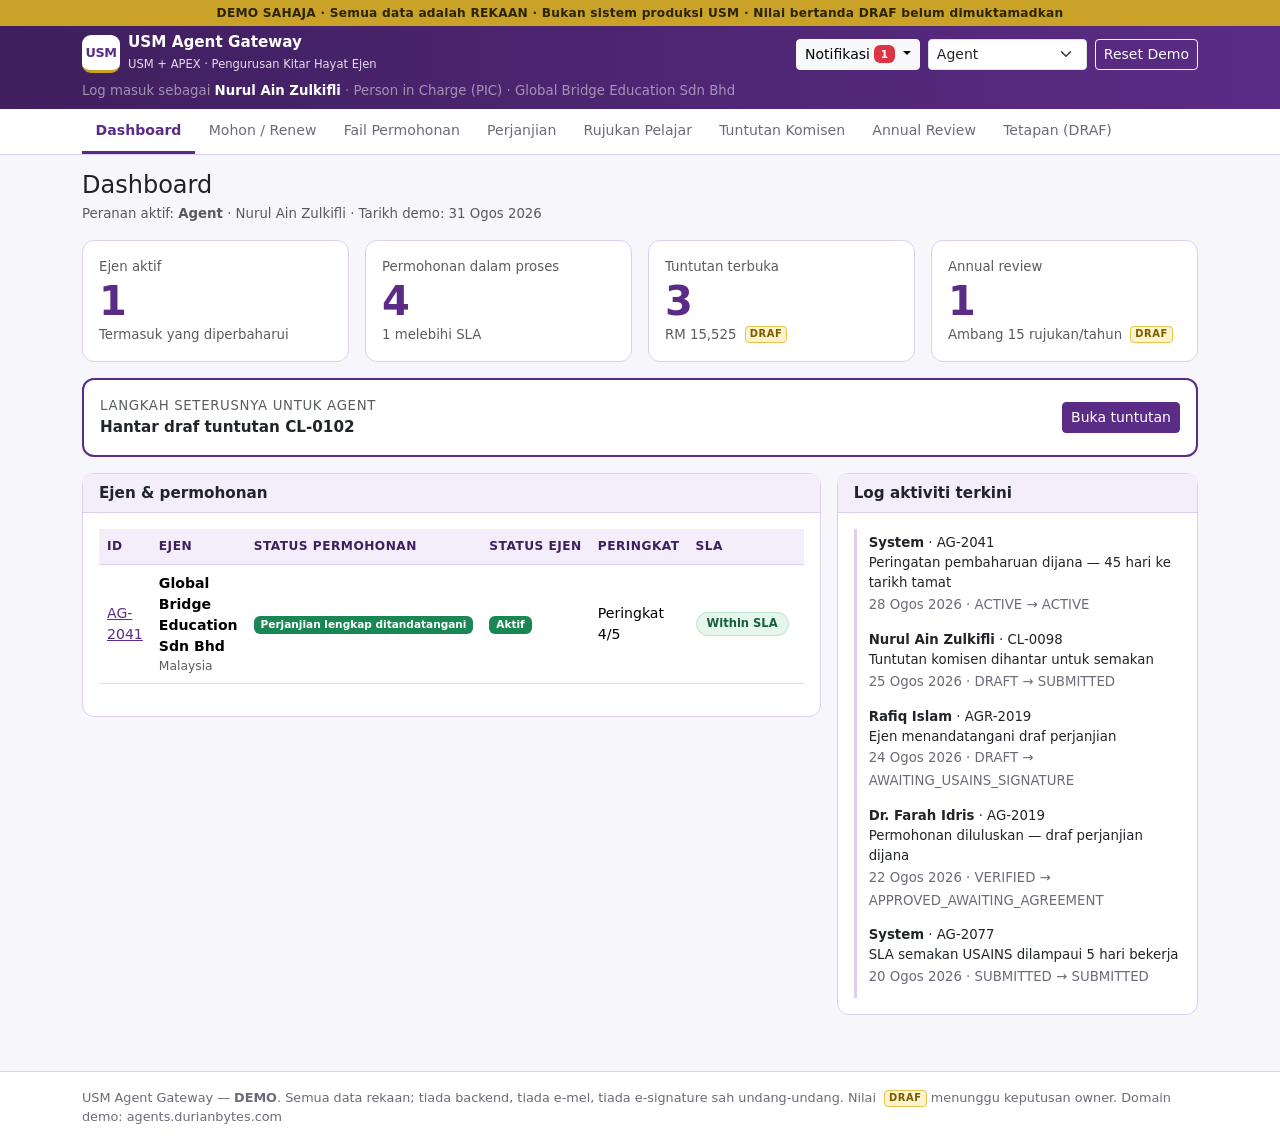
==== index.html @ 53996b20 "Golden path hujung-ke-hujung boleh diklik (LANGKAH 2) 10 skrin + chrome bersama, tema ungu USM+APEX," ====
<!doctype html>
<html lang="ms">
<head>
  <meta charset="utf-8">
  <meta name="viewport" content="width=device-width, initial-scale=1">
  <title>USM Agent Gateway (DEMO)</title>
  <meta name="robots" content="noindex">
  <meta http-equiv="refresh" content="0; url=pages/dashboard.html">
  <link rel="stylesheet" href="assets/css/app.css">
</head>
<body>
  <div class="usm-demo-strip text-center py-1 px-2">
    DEMO SAHAJA · Semua data adalah REKAAN · Bukan sistem produksi USM
  </div>
  <p style="padding:24px;font-family:system-ui,sans-serif">
    Membuka <a href="pages/dashboard.html">Dashboard USM Agent Gateway</a>&hellip;
  </p>
  <script>window.location.replace('pages/dashboard.html');</script>
</body>
</html>
---- assets/css/app.css ----
/* app.css — tema ungu USM + APEX di atas Bootstrap 5.
   Semua warna rekaan demo; sahkan dengan panduan jenama USM sebenar. */

:root {
  --usm-purple: #5b2c86;
  --usm-purple-dark: #3f1f5e;
  --usm-purple-soft: #f3eefa;
  --usm-purple-line: #ddd0ee;
  --apex-gold: #c9a227;
  --ink: #212129;
  --muted: #6b6b78;
}

body {
  background: #f7f6fb;
  color: var(--ink);
  font-size: 0.95rem;
}

a { color: var(--usm-purple); }
a:hover { color: var(--usm-purple-dark); }

/* --- Top bar ---------------------------------------------------------- */
.usm-topbar {
  background: linear-gradient(90deg, var(--usm-purple-dark), var(--usm-purple));
  color: #fff;
}
.usm-topbar a { color: #fff; text-decoration: none; }
.usm-brand-mark {
  width: 38px; height: 38px; border-radius: 9px;
  background: #fff; color: var(--usm-purple);
  display: flex; align-items: center; justify-content: center;
  font-weight: 700; font-size: 0.8rem; letter-spacing: -0.5px;
  border-bottom: 3px solid var(--apex-gold);
}
.usm-brand-title { font-weight: 600; line-height: 1.15; }
.usm-brand-sub { font-size: 0.72rem; opacity: 0.85; }

.usm-demo-strip {
  background: var(--apex-gold);
  color: #2b2405;
  font-size: 0.76rem;
  font-weight: 600;
  letter-spacing: 0.02em;
}

/* --- Navigasi --------------------------------------------------------- */
.usm-nav {
  background: #fff;
  border-bottom: 1px solid var(--usm-purple-line);
  overflow-x: auto;
  white-space: nowrap;
}
.usm-nav .nav-link {
  color: var(--muted);
  font-size: 0.88rem;
  padding: 0.65rem 0.85rem;
  border-bottom: 3px solid transparent;
}
.usm-nav .nav-link:hover { color: var(--usm-purple); }
.usm-nav .nav-link.active {
  color: var(--usm-purple);
  font-weight: 600;
  border-bottom-color: var(--usm-purple);
}

/* --- Kad -------------------------------------------------------------- */
.card { border: 1px solid var(--usm-purple-line); border-radius: 12px; }
.card-header {
  background: var(--usm-purple-soft);
  border-bottom: 1px solid var(--usm-purple-line);
  font-weight: 600;
}
.usm-kpi .display-6 { color: var(--usm-purple); font-weight: 600; }

.btn-usm { background: var(--usm-purple); border-color: var(--usm-purple); color: #fff; }
.btn-usm:hover { background: var(--usm-purple-dark); border-color: var(--usm-purple-dark); color: #fff; }
.btn-outline-usm { border-color: var(--usm-purple); color: var(--usm-purple); }
.btn-outline-usm:hover { background: var(--usm-purple); color: #fff; }

/* --- Lencana DRAF ------------------------------------------------------ */
.draf-badge {
  display: inline-block;
  background: #fff3cd;
  color: #7a5b00;
  border: 1px solid #e6c34a;
  border-radius: 4px;
  font-size: 0.62rem;
  font-weight: 700;
  letter-spacing: 0.06em;
  padding: 0 4px;
  vertical-align: middle;
  margin-left: 4px;
  text-transform: uppercase;
  cursor: help;
}

/* --- Chip SLA --------------------------------------------------------- */
.sla-chip {
  display: inline-block;
  border-radius: 999px;
  font-size: 0.72rem;
  font-weight: 600;
  padding: 2px 10px;
  border: 1px solid transparent;
  white-space: nowrap;
}
.sla-ok { background: #e6f6ec; color: #17603a; border-color: #b7e3c8; }
.sla-warning { background: #fff5e0; color: #7a5100; border-color: #f0d08a; }
.sla-late { background: #fdeaea; color: #8c1d1d; border-color: #f2b7b7; }

/* --- Status trail ----------------------------------------------------- */
.trail { display: flex; gap: 6px; flex-wrap: wrap; }
.trail-step {
  flex: 1 1 130px;
  min-width: 120px;
  border-radius: 8px;
  padding: 6px 10px;
  font-size: 0.74rem;
  line-height: 1.25;
  background: #eeecf3;
  color: var(--muted);
  border: 1px solid #e0dde8;
}
.trail-step .trail-num { font-weight: 700; display: block; font-size: 0.66rem; opacity: 0.8; }
.trail-step.done { background: var(--usm-purple-soft); color: var(--usm-purple-dark); border-color: var(--usm-purple-line); }
.trail-step.current {
  background: var(--usm-purple); color: #fff; border-color: var(--usm-purple-dark);
  font-weight: 600;
}

/* --- Jadual → kad pada mobile ----------------------------------------- */
.table-usm { font-size: 0.88rem; }
.table-usm thead th {
  background: var(--usm-purple-soft);
  color: var(--usm-purple-dark);
  font-size: 0.76rem;
  text-transform: uppercase;
  letter-spacing: 0.04em;
  border-bottom: 1px solid var(--usm-purple-line);
  white-space: nowrap;
}

@media (max-width: 767.98px) {
  .table-stack thead { display: none; }
  .table-stack tbody tr {
    display: block;
    border: 1px solid var(--usm-purple-line);
    border-radius: 10px;
    margin-bottom: 10px;
    background: #fff;
    padding: 6px 4px;
  }
  .table-stack tbody td {
    display: flex;
    justify-content: space-between;
    gap: 12px;
    border: 0;
    padding: 5px 10px;
  }
  .table-stack tbody td::before {
    content: attr(data-label);
    font-size: 0.72rem;
    text-transform: uppercase;
    letter-spacing: 0.04em;
    color: var(--muted);
    font-weight: 600;
    flex: 0 0 42%;
  }
}

/* --- Lain-lain -------------------------------------------------------- */
.usm-doc-row { border-bottom: 1px solid #eee; padding: 10px 0; }
.usm-doc-row:last-child { border-bottom: 0; }
.usm-log-item { border-left: 3px solid var(--usm-purple-line); padding: 4px 0 10px 12px; }
.usm-log-item small { color: var(--muted); }

.usm-footer {
  border-top: 1px solid var(--usm-purple-line);
  background: #fff;
  color: var(--muted);
  font-size: 0.8rem;
}

.toast-host { position: fixed; right: 12px; bottom: 12px; z-index: 1080; max-width: 340px; }

.wizard-step { display: none; }
.wizard-step.active { display: block; }

@media (max-width: 400px) {
  .usm-brand-sub { display: none; }
  body { font-size: 0.9rem; }
}
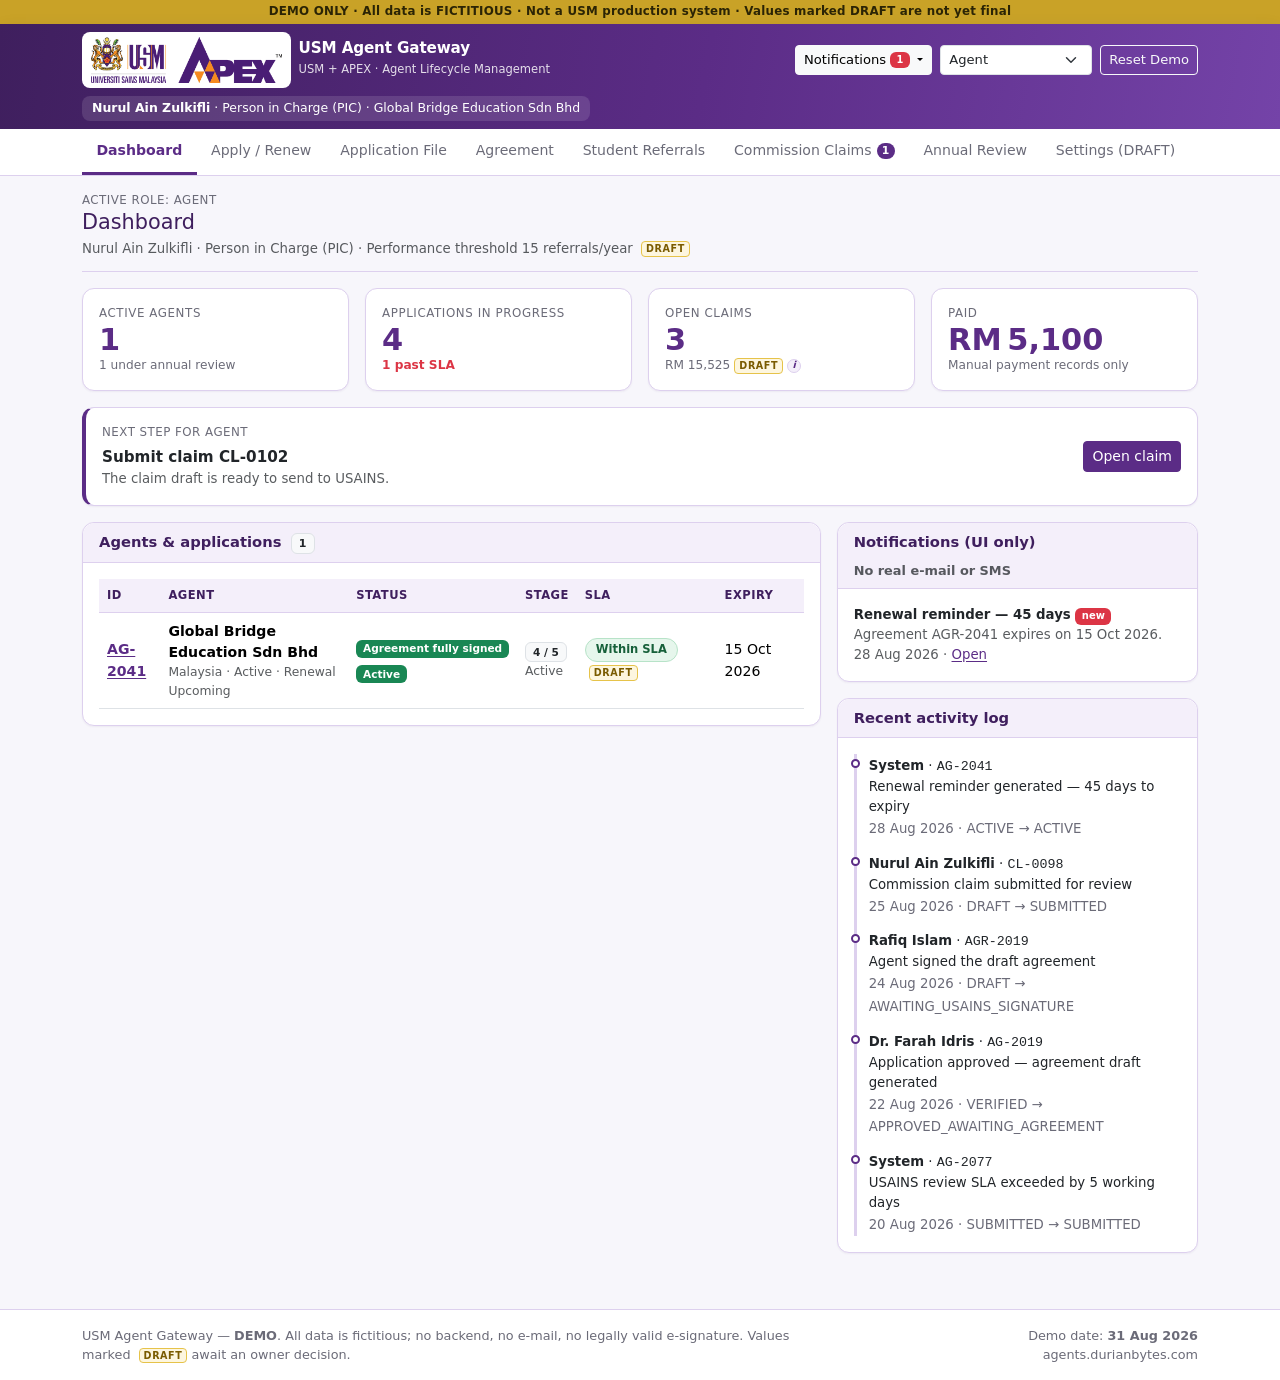
==== commit 6288718f: "Kemas kini shell HTML dan ujian untuk UI English Shell halaman: - lang="ms" -> lang="en" pada index." ====
--- a/index.html
+++ b/index.html
@@ -1,5 +1,5 @@
 <!doctype html>
-<html lang="ms">
+<html lang="en">
 <head>
   <meta charset="utf-8">
   <meta name="viewport" content="width=device-width, initial-scale=1">
@@ -10,10 +10,10 @@
 </head>
 <body>
   <div class="usm-demo-strip text-center py-1 px-2">
-    DEMO SAHAJA · Semua data adalah REKAAN · Bukan sistem produksi USM
+    DEMO ONLY · All data is FICTITIOUS · Not a USM production system
   </div>
   <p style="padding:24px;font-family:system-ui,sans-serif">
-    Membuka <a href="pages/dashboard.html">Dashboard USM Agent Gateway</a>&hellip;
+    Opening the <a href="pages/dashboard.html">USM Agent Gateway Dashboard</a>&hellip;
   </p>
   <script>window.location.replace('pages/dashboard.html');</script>
 </body>
--- a/assets/css/app.css
+++ b/assets/css/app.css
@@ -1,48 +1,90 @@
 /* app.css — tema ungu USM + APEX di atas Bootstrap 5.
-   Semua warna rekaan demo; sahkan dengan panduan jenama USM sebenar. */
+   Palet rekaan demo; sahkan dengan panduan jenama USM sebenar sebelum
+   penggunaan rasmi (lihat assets/img/README.txt). */
 
 :root {
   --usm-purple: #5b2c86;
   --usm-purple-dark: #3f1f5e;
-  --usm-purple-soft: #f3eefa;
+  --usm-purple-mid: #7443a8;
+  --usm-purple-soft: #f4effa;
   --usm-purple-line: #ddd0ee;
   --apex-gold: #c9a227;
-  --ink: #212129;
+  --apex-gold-soft: #fdf6df;
+  --ink: #1f1f27;
   --muted: #6b6b78;
-}
+  --shadow-sm: 0 1px 2px rgba(63, 31, 94, .06);
+  --shadow-md: 0 4px 16px rgba(63, 31, 94, .08);
+}
+
+* { -webkit-tap-highlight-color: transparent; }
+
+/* Teks panjang tanpa ruang (laluan CONFIG_DRAFT, ID, e-mel, URL) tidak boleh
+   memaksa halaman menjadi lebih lebar daripada skrin. */
+body, .card, td, dd, .usm-log-item, .usm-doc-row, .kpi-sub, .form-text {
+  overflow-wrap: anywhere;
+  word-break: break-word;
+}
+.usm-nav { max-width: 100%; }
 
 body {
   background: #f7f6fb;
   color: var(--ink);
   font-size: 0.95rem;
-}
-
-a { color: var(--usm-purple); }
+  font-family: "Segoe UI", system-ui, -apple-system, "Helvetica Neue", Arial, sans-serif;
+}
+
+a { color: var(--usm-purple); text-underline-offset: 2px; }
 a:hover { color: var(--usm-purple-dark); }
 
-/* --- Top bar ---------------------------------------------------------- */
-.usm-topbar {
-  background: linear-gradient(90deg, var(--usm-purple-dark), var(--usm-purple));
-  color: #fff;
-}
-.usm-topbar a { color: #fff; text-decoration: none; }
-.usm-brand-mark {
-  width: 38px; height: 38px; border-radius: 9px;
-  background: #fff; color: var(--usm-purple);
-  display: flex; align-items: center; justify-content: center;
-  font-weight: 700; font-size: 0.8rem; letter-spacing: -0.5px;
-  border-bottom: 3px solid var(--apex-gold);
-}
-.usm-brand-title { font-weight: 600; line-height: 1.15; }
-.usm-brand-sub { font-size: 0.72rem; opacity: 0.85; }
-
+h1, h2, h3, h4, h5, h6 { color: var(--usm-purple-dark); }
+
+:focus-visible { outline: 2px solid var(--usm-purple); outline-offset: 2px; }
+
+/* --- Jalur demo + top bar --------------------------------------------- */
 .usm-demo-strip {
   background: var(--apex-gold);
   color: #2b2405;
-  font-size: 0.76rem;
+  font-size: 0.74rem;
   font-weight: 600;
   letter-spacing: 0.02em;
-}
+  line-height: 1.35;
+}
+
+.usm-topbar {
+  background: linear-gradient(100deg, var(--usm-purple-dark) 0%, var(--usm-purple) 55%, var(--usm-purple-mid) 100%);
+  color: #fff;
+  box-shadow: var(--shadow-md);
+}
+.usm-topbar a { color: #fff; text-decoration: none; }
+.usm-topbar a:hover { color: #fff; opacity: .9; }
+/* Logo rasmi ialah artwork ungu/oren gelap dengan latar telus, jadi ia perlu
+   plat putih supaya kekal terbaca di atas top bar ungu. Jangan buang plat itu
+   tanpa menguji semula. */
+.usm-logo {
+  height: 46px;
+  width: auto;
+  max-width: 100%;
+  background: #fff;
+  border-radius: 8px;
+  padding: 5px 9px;
+  box-sizing: content-box;
+}
+.usm-brand-title { font-weight: 600; line-height: 1.15; letter-spacing: -0.01em; }
+.usm-brand-sub { font-size: 0.72rem; opacity: 0.85; }
+
+.usm-whoami {
+  background: rgba(255, 255, 255, .12);
+  border-radius: 8px;
+  font-size: 0.78rem;
+  padding: 3px 10px;
+}
+
+.usm-topbar .form-select-sm,
+.usm-topbar .btn-sm { font-size: 0.82rem; }
+
+.notif-item { max-width: 320px; white-space: normal; }
+.notif-item + .notif-item { border-top: 1px solid #eee; }
+.notif-unread { border-left: 3px solid var(--usm-purple); }
 
 /* --- Navigasi --------------------------------------------------------- */
 .usm-nav {
@@ -50,50 +92,105 @@
   border-bottom: 1px solid var(--usm-purple-line);
   overflow-x: auto;
   white-space: nowrap;
-}
+  scrollbar-width: thin;
+}
+.usm-nav::-webkit-scrollbar { height: 3px; }
+.usm-nav::-webkit-scrollbar-thumb { background: var(--usm-purple-line); }
 .usm-nav .nav-link {
   color: var(--muted);
   font-size: 0.88rem;
-  padding: 0.65rem 0.85rem;
+  padding: 0.7rem 0.9rem;
   border-bottom: 3px solid transparent;
-}
-.usm-nav .nav-link:hover { color: var(--usm-purple); }
+  transition: color .12s ease, border-color .12s ease;
+}
+.usm-nav .nav-link:hover { color: var(--usm-purple); background: var(--usm-purple-soft); }
 .usm-nav .nav-link.active {
   color: var(--usm-purple);
   font-weight: 600;
   border-bottom-color: var(--usm-purple);
 }
+.usm-nav .nav-link .nav-count {
+  display: inline-block;
+  min-width: 18px;
+  margin-left: 5px;
+  padding: 0 5px;
+  border-radius: 9px;
+  background: var(--usm-purple);
+  color: #fff;
+  font-size: 0.68rem;
+  font-weight: 700;
+  text-align: center;
+  vertical-align: 1px;
+}
+
+/* --- Tajuk halaman ---------------------------------------------------- */
+.page-head { border-bottom: 1px solid var(--usm-purple-line); padding-bottom: .75rem; }
+.page-head h1 { font-size: 1.3rem; margin-bottom: .2rem; }
+.breadcrumb-mini { font-size: .74rem; color: var(--muted); letter-spacing: .04em; text-transform: uppercase; }
 
 /* --- Kad -------------------------------------------------------------- */
-.card { border: 1px solid var(--usm-purple-line); border-radius: 12px; }
+.card {
+  border: 1px solid var(--usm-purple-line);
+  border-radius: 12px;
+  box-shadow: var(--shadow-sm);
+}
 .card-header {
   background: var(--usm-purple-soft);
   border-bottom: 1px solid var(--usm-purple-line);
   font-weight: 600;
-}
-.usm-kpi .display-6 { color: var(--usm-purple); font-weight: 600; }
+  font-size: 0.92rem;
+  color: var(--usm-purple-dark);
+  border-radius: 12px 12px 0 0 !important;
+}
+.card-accent { border-left: 4px solid var(--usm-purple); }
+
+.usm-kpi .kpi-value { color: var(--usm-purple); font-weight: 600; font-size: 1.9rem; line-height: 1.1; }
+.usm-kpi .kpi-label { font-size: .74rem; text-transform: uppercase; letter-spacing: .05em; color: var(--muted); }
+.usm-kpi .kpi-sub { font-size: .76rem; color: var(--muted); }
 
 .btn-usm { background: var(--usm-purple); border-color: var(--usm-purple); color: #fff; }
-.btn-usm:hover { background: var(--usm-purple-dark); border-color: var(--usm-purple-dark); color: #fff; }
-.btn-outline-usm { border-color: var(--usm-purple); color: var(--usm-purple); }
+.btn-usm:hover, .btn-usm:focus { background: var(--usm-purple-dark); border-color: var(--usm-purple-dark); color: #fff; }
+.btn-outline-usm { border-color: var(--usm-purple); color: var(--usm-purple); background: #fff; }
 .btn-outline-usm:hover { background: var(--usm-purple); color: #fff; }
 
 /* --- Lencana DRAF ------------------------------------------------------ */
 .draf-badge {
   display: inline-block;
-  background: #fff3cd;
+  background: var(--apex-gold-soft);
   color: #7a5b00;
   border: 1px solid #e6c34a;
   border-radius: 4px;
-  font-size: 0.62rem;
+  font-size: 0.6rem;
   font-weight: 700;
   letter-spacing: 0.06em;
   padding: 0 4px;
+  line-height: 1.45;
   vertical-align: middle;
   margin-left: 4px;
   text-transform: uppercase;
   cursor: help;
-}
+  white-space: nowrap;
+}
+.draf-badge:focus { outline: 2px solid var(--apex-gold); }
+
+/* Penanda "demo vs produksi" pada amaun komisen (snapshot kadar). */
+.snap-mark {
+  display: inline-flex;
+  align-items: center;
+  justify-content: center;
+  width: 14px; height: 14px;
+  border-radius: 50%;
+  background: var(--usm-purple-soft);
+  color: var(--usm-purple);
+  border: 1px solid var(--usm-purple-line);
+  font-size: 0.6rem;
+  font-weight: 700;
+  font-style: italic;
+  vertical-align: middle;
+  margin-left: 4px;
+  cursor: help;
+}
+.snap-mark:focus { outline: 2px solid var(--usm-purple); outline-offset: 1px; }
 
 /* --- Chip SLA --------------------------------------------------------- */
 .sla-chip {
@@ -109,37 +206,42 @@
 .sla-warning { background: #fff5e0; color: #7a5100; border-color: #f0d08a; }
 .sla-late { background: #fdeaea; color: #8c1d1d; border-color: #f2b7b7; }
 
-/* --- Status trail ----------------------------------------------------- */
+/* --- Status trail 5-peringkat ----------------------------------------- */
 .trail { display: flex; gap: 6px; flex-wrap: wrap; }
 .trail-step {
   flex: 1 1 130px;
-  min-width: 120px;
+  min-width: 118px;
   border-radius: 8px;
-  padding: 6px 10px;
+  padding: 7px 10px;
   font-size: 0.74rem;
   line-height: 1.25;
   background: #eeecf3;
   color: var(--muted);
   border: 1px solid #e0dde8;
 }
-.trail-step .trail-num { font-weight: 700; display: block; font-size: 0.66rem; opacity: 0.8; }
+.trail-step .trail-num { font-weight: 700; display: block; font-size: 0.63rem; opacity: 0.85; letter-spacing: .05em; }
 .trail-step.done { background: var(--usm-purple-soft); color: var(--usm-purple-dark); border-color: var(--usm-purple-line); }
+.trail-step.done .trail-num::after { content: ' ✓'; }
 .trail-step.current {
   background: var(--usm-purple); color: #fff; border-color: var(--usm-purple-dark);
   font-weight: 600;
+  box-shadow: var(--shadow-sm);
 }
 
 /* --- Jadual → kad pada mobile ----------------------------------------- */
-.table-usm { font-size: 0.88rem; }
+.table-usm { font-size: 0.88rem; margin-bottom: 0; }
 .table-usm thead th {
   background: var(--usm-purple-soft);
   color: var(--usm-purple-dark);
-  font-size: 0.76rem;
+  font-size: 0.72rem;
   text-transform: uppercase;
   letter-spacing: 0.04em;
   border-bottom: 1px solid var(--usm-purple-line);
   white-space: nowrap;
-}
+  font-weight: 600;
+}
+.table-usm tbody tr:hover { background: #fbfaff; }
+.table-usm td { vertical-align: middle; }
 
 @media (max-width: 767.98px) {
   .table-stack thead { display: none; }
@@ -149,30 +251,49 @@
     border-radius: 10px;
     margin-bottom: 10px;
     background: #fff;
-    padding: 6px 4px;
+    padding: 6px 2px;
+    box-shadow: var(--shadow-sm);
   }
+  .table-stack tbody tr:hover { background: #fff; }
+  /* Label di atas, nilai di bawah — lebih selamat pada 360px daripada susunan
+     kiri/kanan, kerana lencana dan teks panjang tidak boleh memaksa lebar. */
   .table-stack tbody td {
-    display: flex;
-    justify-content: space-between;
-    gap: 12px;
+    display: block;
     border: 0;
-    padding: 5px 10px;
+    padding: 6px 10px;
+    text-align: left;
   }
   .table-stack tbody td::before {
     content: attr(data-label);
-    font-size: 0.72rem;
+    display: block;
+    font-size: 0.66rem;
     text-transform: uppercase;
     letter-spacing: 0.04em;
     color: var(--muted);
     font-weight: 600;
-    flex: 0 0 42%;
+    margin-bottom: 2px;
   }
-}
-
-/* --- Lain-lain -------------------------------------------------------- */
-.usm-doc-row { border-bottom: 1px solid #eee; padding: 10px 0; }
-.usm-doc-row:last-child { border-bottom: 0; }
-.usm-log-item { border-left: 3px solid var(--usm-purple-line); padding: 4px 0 10px 12px; }
+  .table-stack tbody td .badge { white-space: normal; }
+  .table-stack tbody td:empty { display: none; }
+  .table-responsive { overflow-x: visible; }
+}
+
+/* --- Dokumen, log, footer --------------------------------------------- */
+.usm-doc-row { border-bottom: 1px solid #efedf4; padding: 10px 0; }
+.usm-doc-row:first-child { padding-top: 0; }
+.usm-doc-row:last-child { border-bottom: 0; padding-bottom: 0; }
+
+.usm-log-item { border-left: 3px solid var(--usm-purple-line); padding: 2px 0 12px 12px; position: relative; }
+.usm-log-item::before {
+  content: '';
+  position: absolute;
+  left: -6px; top: 5px;
+  width: 9px; height: 9px;
+  border-radius: 50%;
+  background: #fff;
+  border: 2px solid var(--usm-purple);
+}
+.usm-log-item:last-child { padding-bottom: 0; }
 .usm-log-item small { color: var(--muted); }
 
 .usm-footer {
@@ -184,10 +305,41 @@
 
 .toast-host { position: fixed; right: 12px; bottom: 12px; z-index: 1080; max-width: 340px; }
 
+/* --- Wizard ----------------------------------------------------------- */
 .wizard-step { display: none; }
 .wizard-step.active { display: block; }
-
+.wizard-rail { display: flex; gap: 4px; margin-bottom: 1rem; }
+.wizard-rail .rail-item {
+  flex: 1;
+  font-size: .7rem;
+  text-align: center;
+  padding: 5px 2px;
+  border-radius: 6px;
+  background: #eeecf3;
+  color: var(--muted);
+  border: 1px solid #e0dde8;
+  line-height: 1.2;
+}
+.wizard-rail .rail-item.done { background: var(--usm-purple-soft); color: var(--usm-purple-dark); border-color: var(--usm-purple-line); }
+.wizard-rail .rail-item.current { background: var(--usm-purple); color: #fff; border-color: var(--usm-purple-dark); font-weight: 600; }
+
+/* --- 360px ------------------------------------------------------------ */
+@media (max-width: 575.98px) {
+  body { font-size: 0.92rem; }
+  .page-head h1 { font-size: 1.12rem; }
+  .usm-kpi .kpi-value { font-size: 1.5rem; }
+  .card-body { padding: .85rem; }
+  .trail-step { flex: 1 1 100%; min-width: 0; }
+  .usm-brand-sub { display: none; }
+  .usm-logo { height: 34px; padding: 4px 7px; }
+  .toast-host { left: 12px; right: 12px; max-width: none; }
+  .btn { white-space: normal; }
+}
 @media (max-width: 400px) {
-  .usm-brand-sub { display: none; }
-  body { font-size: 0.9rem; }
-}
+  .usm-topbar .form-select-sm, .usm-topbar .btn-sm { font-size: 0.76rem; }
+  .container-xl { padding-left: .7rem; padding-right: .7rem; }
+}
+
+@media print {
+  .usm-topbar, .usm-nav, .toast-host, .usm-demo-strip { display: none !important; }
+}
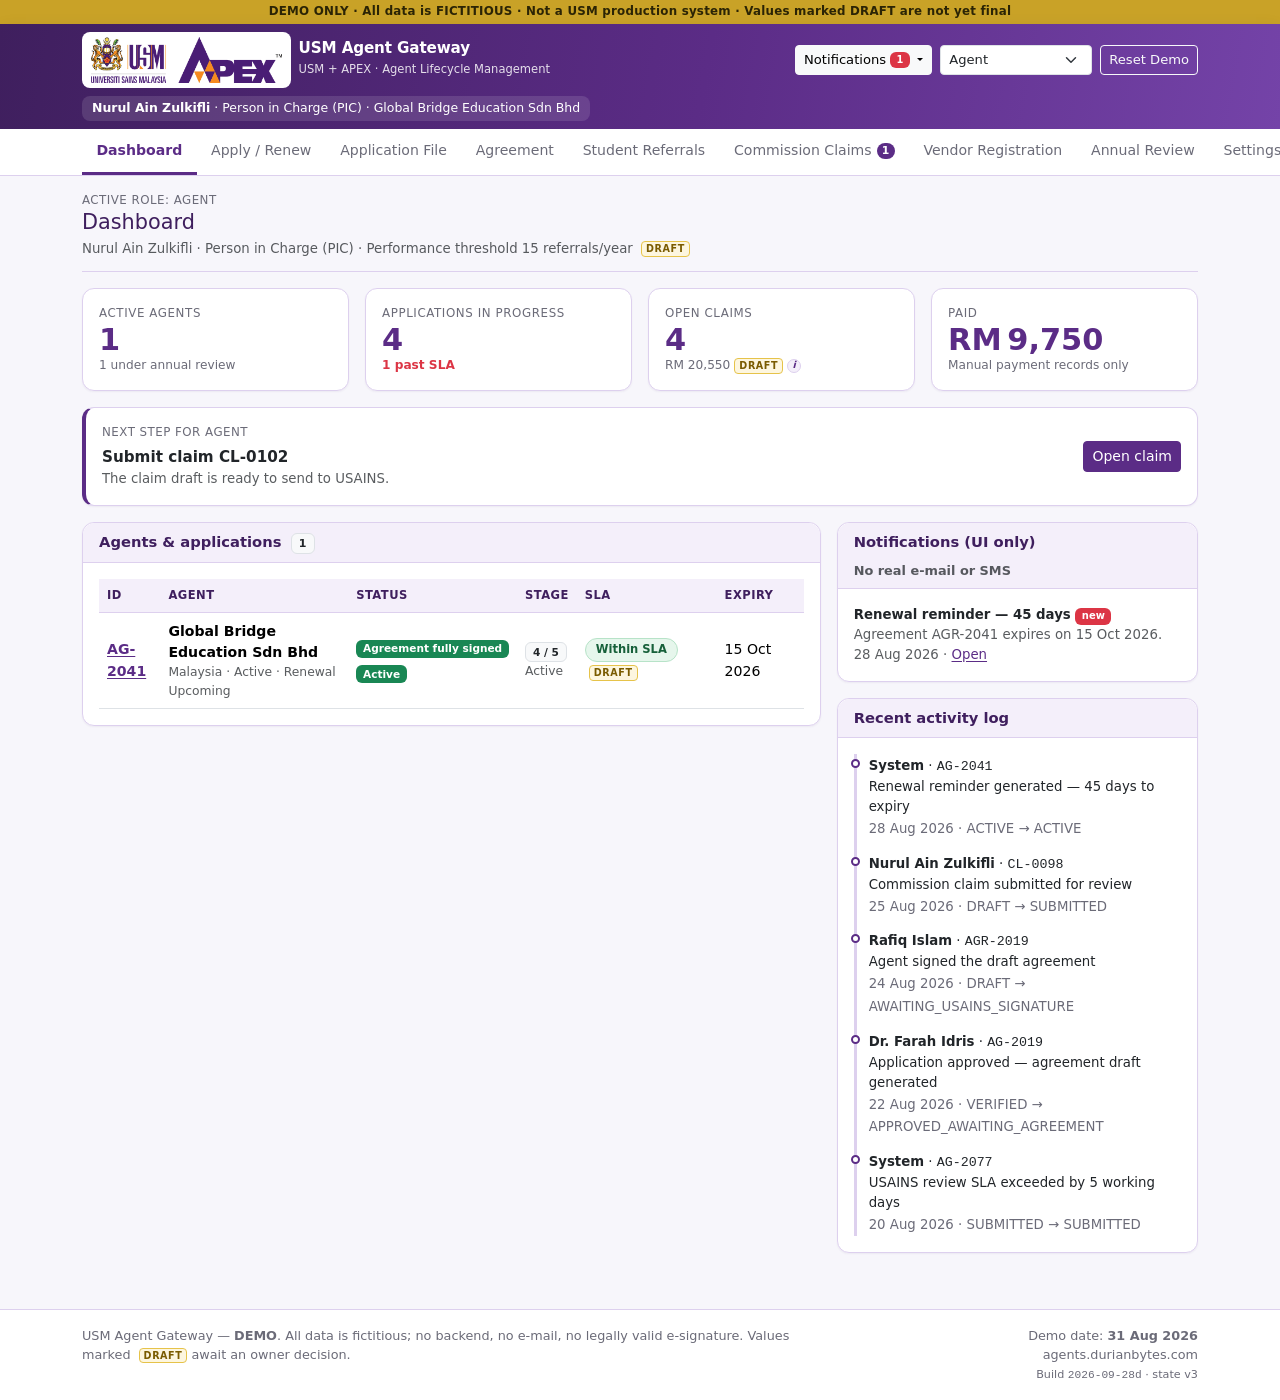
==== commit 950c0ef7: "Cop tag versi pada setiap rujukan aset tempatan untuk cache-busting Punca sebenar episod "butang tid" ====
--- a/index.html
+++ b/index.html
@@ -6,7 +6,7 @@
   <title>USM Agent Gateway (DEMO)</title>
   <meta name="robots" content="noindex">
   <meta http-equiv="refresh" content="0; url=pages/dashboard.html">
-  <link rel="stylesheet" href="assets/css/app.css">
+  <link rel="stylesheet" href="assets/css/app.css?v=2026-09-28d">
 </head>
 <body>
   <div class="usm-demo-strip text-center py-1 px-2">
--- a/assets/css/app.css
+++ b/assets/css/app.css
@@ -340,6 +340,123 @@
   .container-xl { padding-left: .7rem; padding-right: .7rem; }
 }
 
+/* --- Borang batch Bendahari ------------------------------------------- */
+/* Jadual 19 lajur: biarkan ia menatal secara mendatar DI DALAM bekasnya
+   supaya halaman itu sendiri tidak melimpah pada 360px. */
+.bendahari-table { font-size: .74rem; white-space: nowrap; }
+.bendahari-table th {
+  background: var(--usm-purple-50, #f3eefb);
+  font-weight: 600;
+  vertical-align: middle;
+}
+.bendahari-head { border-left: 3px solid var(--usm-purple); padding-left: .6rem; }
+.signoff-block dt { font-weight: 400; }
+
+/* --- Print / Save as PDF ---------------------------------------------- */
+/* Blok pengepala borang: tersembunyi pada skrin, muncul hanya semasa cetak. */
+.print-only { display: none; }
+
+/* A4 portrait ialah lalai — borang vendor direka untuk muat elok padanya. */
+@page { size: A4 portrait; margin: 12mm; }
+
+/* Helaian batch 19 lajur terlalu lebar untuk portrait. Named page ini
+   memutarnya kepada landscape pada pelayar yang menyokong; yang tidak
+   menyokong hanya kekal portrait, jadi ia peningkatan progresif sahaja. */
+@page sheet-landscape { size: A4 landscape; margin: 10mm; }
+body.print-landscape { page: sheet-landscape; }
+
 @media print {
-  .usm-topbar, .usm-nav, .toast-host, .usm-demo-strip { display: none !important; }
-}
+  /* Sembunyikan chrome dan setiap kawalan skrin. */
+  .usm-demo-strip,
+  .usm-topbar,
+  .usm-nav,
+  .usm-footer,
+  .toast-host,
+  .no-print,
+  /* Setiap kawalan: butang tindakan, butang cetak, pautan bergaya butang.
+     Borang bercetak tidak boleh membawa butang. */
+  .btn,
+  button { display: none !important; }
+
+  .print-only { display: block !important; }
+
+  body { background: #fff; color: #000; }
+  .container-xl { max-width: none !important; padding: 0 !important; }
+
+  /* Susun atur dua lajur menjadi satu lajur supaya seksyen borang mengalir
+     ikut turutan: Part A -> B -> C -> Section 2 -> Section 3.
+     HANYA lajur susun atur (col-lg-*) — lajur medan borang (col-sm-*) mesti
+     kekal dua-per-baris, jika tidak borang jadi panjang berjela. */
+  .row > [class*='col-lg-'] {
+    width: 100% !important;
+    max-width: 100% !important;
+    flex: 0 0 100% !important;
+  }
+
+  /* Kad jadi blok borang yang kemas, tidak terbelah antara halaman. */
+  .card {
+    border: 1px solid #333 !important;
+    box-shadow: none !important;
+    margin-bottom: 8px !important;
+    break-inside: avoid;
+    page-break-inside: avoid;
+  }
+  .card-header {
+    background: #eee !important;
+    color: #000 !important;
+    font-weight: 600;
+    border-bottom: 1px solid #333 !important;
+    padding: 4px 8px !important;
+  }
+  .card-body { padding: 8px !important; }
+  .row.g-2 > *, .row.g-3 > * { padding-top: 2px !important; padding-bottom: 2px !important; }
+  dl.row { margin-bottom: 0 !important; }
+  dl.row dt, dl.row dd { margin-bottom: 1px !important; }
+  p { margin-bottom: 4px !important; }
+  hr { margin: 6px 0 !important; }
+
+  /* Medan borang: papar sebagai garisan isi, bukan kotak input skrin. */
+  .form-control,
+  .form-select {
+    border: 0 !important;
+    border-bottom: 1px solid #555 !important;
+    border-radius: 0 !important;
+    background: transparent !important;
+    padding: 1px 2px !important;
+    min-height: 0 !important;
+    color: #000 !important;
+  }
+  .form-label { margin-bottom: 0 !important; font-size: .68rem; color: #333; }
+
+  .page-head { display: none !important; }
+  .breadcrumb-mini, .alert { font-size: .7rem; }
+  .alert { border: 1px solid #999 !important; }
+
+  /* Pengepala borang bercetak. */
+  .print-sheet-head {
+    display: flex !important;
+    align-items: center;
+    gap: 10px;
+    border-bottom: 2px solid #000;
+    padding-bottom: 6px;
+    margin-bottom: 10px;
+  }
+  .print-logo { height: 42px; width: auto; }
+  .print-sheet-org { font-size: .68rem; font-weight: 700; letter-spacing: .04em; }
+  .print-sheet-title { font-size: .95rem; font-weight: 700; }
+  .print-sheet-code { font-size: .64rem; color: #333; }
+  .print-demo-note {
+    font-size: .62rem;
+    border: 1px solid #000;
+    padding: 2px 6px;
+    margin-bottom: 8px;
+    text-align: center;
+    font-weight: 600;
+  }
+
+  /* Helaian batch Bendahari. */
+  .table-responsive { overflow: visible !important; }
+  .bendahari-table { font-size: .52rem; white-space: normal !important; }
+  .bendahari-table th, .bendahari-table td { padding: 2px 3px !important; }
+  .signoff-block { break-inside: avoid; page-break-inside: avoid; }
+}
